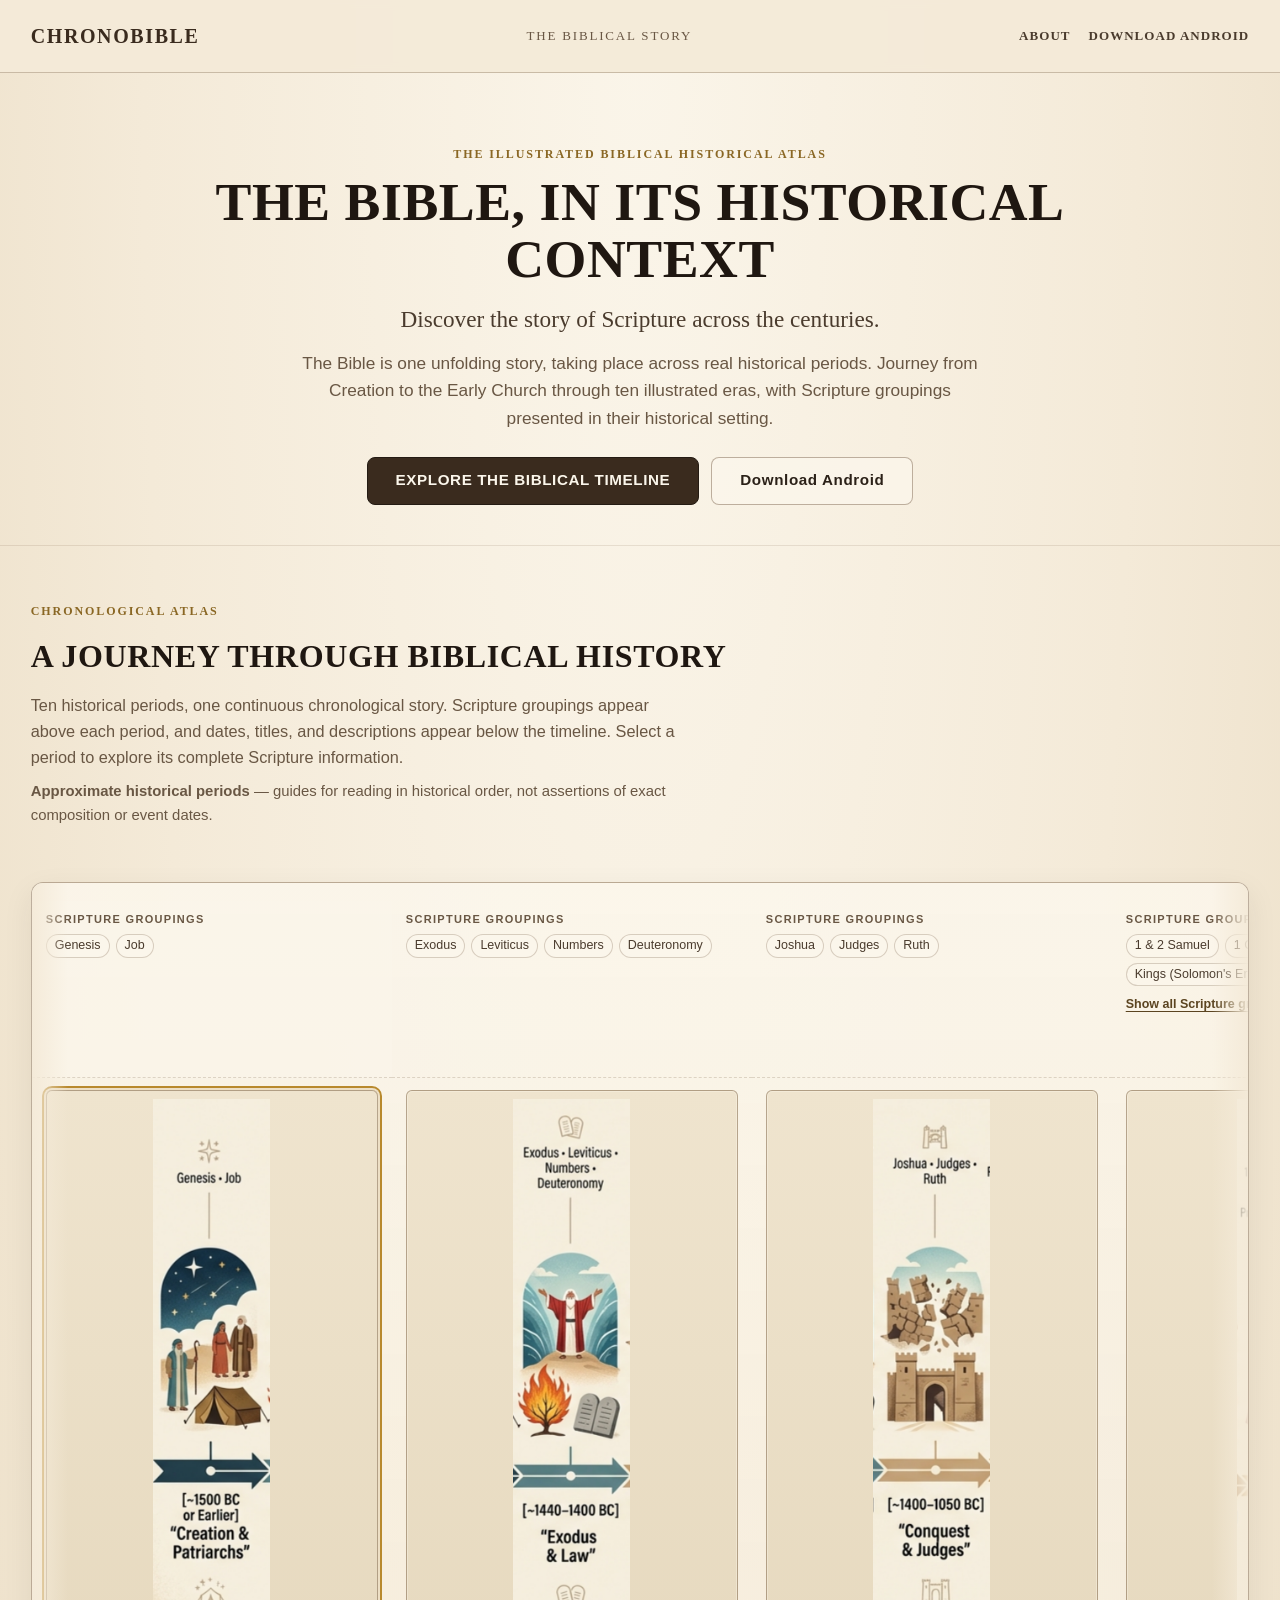
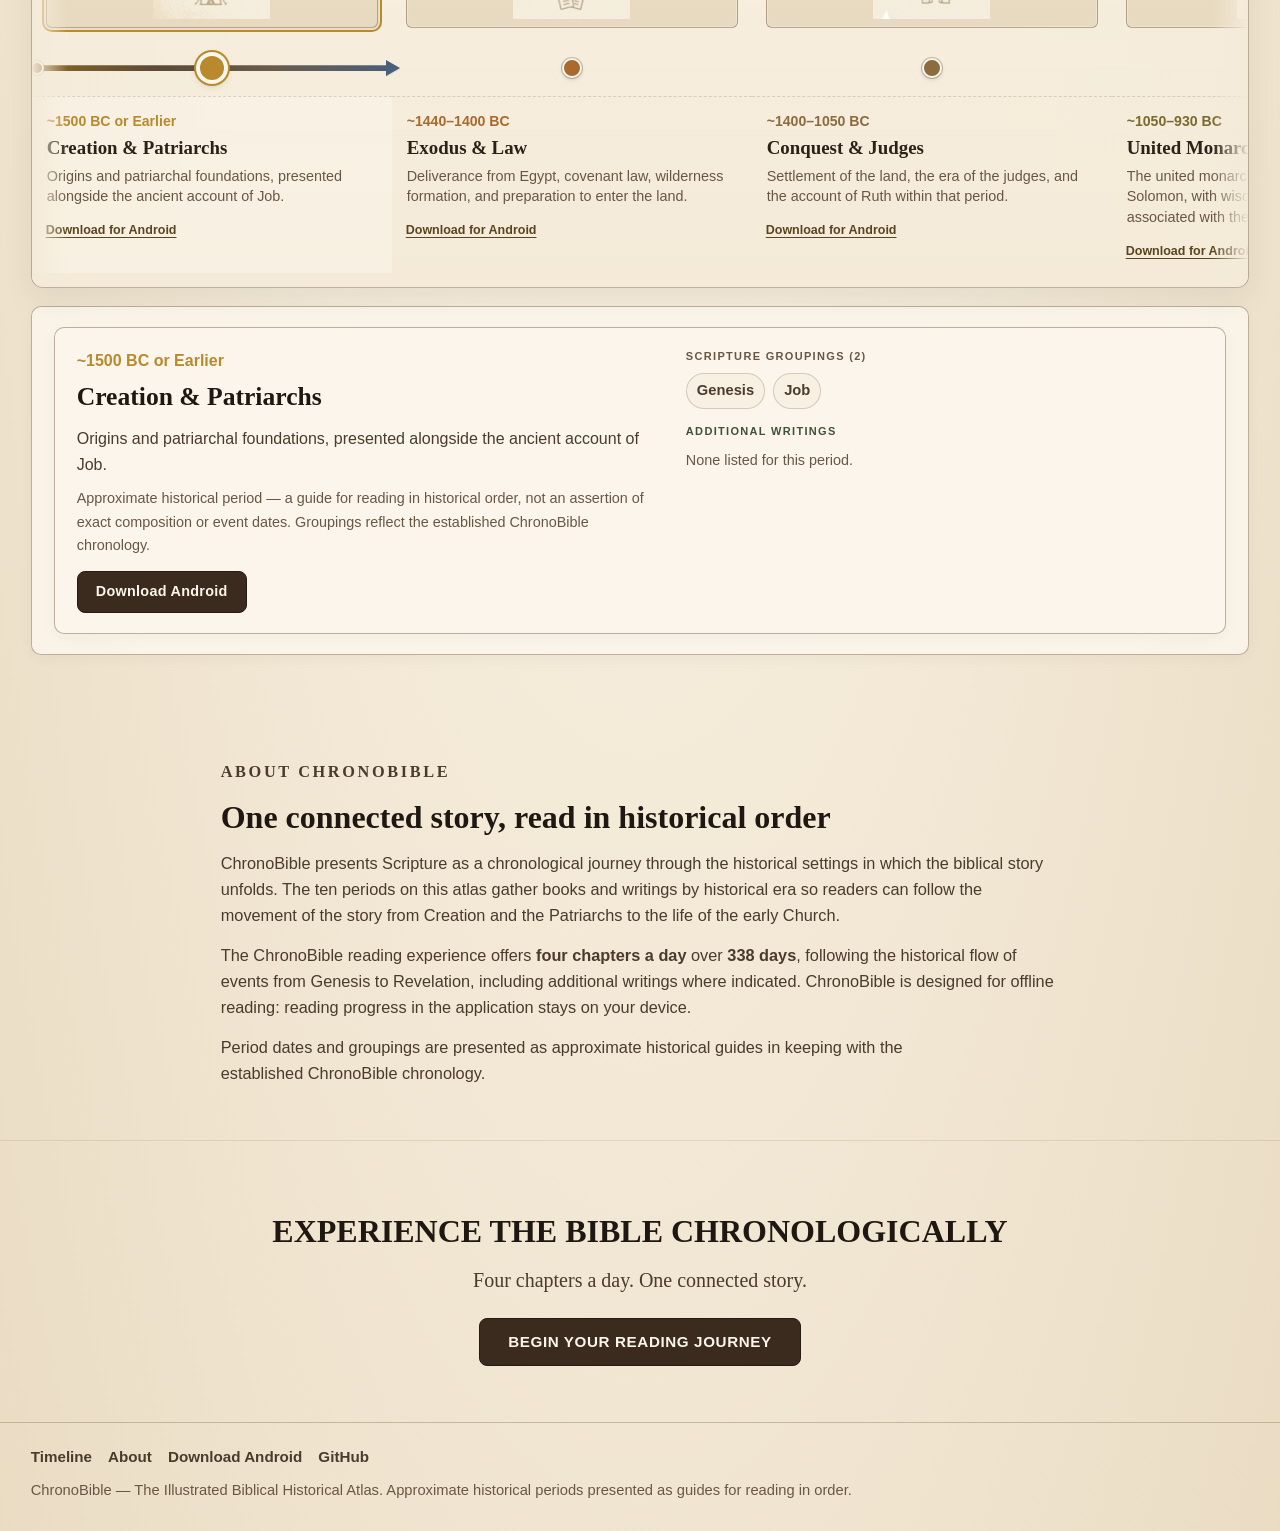
==== index.html @ 62805b33 "Publish ChronoBible atlas website and Android download" ====
<!doctype html>
<html lang="en">
<head>
  <meta charset="UTF-8" />
  <meta name="viewport" content="width=device-width, initial-scale=1.0" />
  <meta name="description" content="ChronoBible — The Illustrated Biblical Historical Atlas. Discover the story of Scripture across the centuries in historical context." />
  <title>ChronoBible — The Illustrated Biblical Historical Atlas</title>
  <link rel="stylesheet" href="./atlas.css" />
</head>
<body>
  <a class="skip-link" href="#timeline">Skip to the biblical timeline</a>

  <header class="site-header" id="top">
    <div class="masthead">
      <a class="brand" href="./" aria-label="ChronoBible home">CHRONOBIBLE</a>
      <a class="story-mark" href="#timeline">THE BIBLICAL STORY</a>
      <nav class="primary-nav" aria-label="Primary">
        <a href="#about">ABOUT</a>
        <a href="./download/">DOWNLOAD ANDROID</a>
      </nav>
    </div>
  </header>

  <main id="main">
    <section class="hero" aria-labelledby="hero-title">
      <div class="hero-inner">
        <p class="eyebrow">The Illustrated Biblical Historical Atlas</p>
        <h1 id="hero-title">THE BIBLE, IN ITS HISTORICAL CONTEXT</h1>
        <p class="hero-subhead">Discover the story of Scripture across the centuries.</p>
        <p class="hero-lede">The Bible is one unfolding story, taking place across real historical periods. Journey from Creation to the Early Church through ten illustrated eras, with Scripture groupings presented in their historical setting.</p>
        <div class="hero-actions">
          <a class="btn btn-primary" href="#timeline">EXPLORE THE BIBLICAL TIMELINE</a>
          <a class="btn btn-secondary" href="./download/">Download Android</a>
        </div>
      </div>
    </section>

    <section id="timeline" class="timeline-section" aria-labelledby="timeline-title">
      <div class="section-inner">
        <div class="timeline-intro">
          <p class="section-kicker">Chronological atlas</p>
          <h2 id="timeline-title">A JOURNEY THROUGH BIBLICAL HISTORY</h2>
          <p class="section-lede">Ten historical periods, one continuous chronological story. Scripture groupings appear above each period, and dates, titles, and descriptions appear below the timeline. Select a period to explore its complete Scripture information.</p>
          <p class="approx-note"><strong>Approximate historical periods</strong> — guides for reading in historical order, not assertions of exact composition or event dates.</p>
          <p class="scroll-hint" id="scroll-hint" aria-hidden="true">Scroll horizontally to follow the continuous journey</p>
        </div>

        <div class="atlas-frame" id="atlas-frame">
          <div class="atlas-viewport" id="atlas-viewport" tabindex="0" aria-label="Historical timeline: scroll horizontally to explore ten periods from Creation and Patriarchs to the Early Church and Epistles">
            <div class="atlas-track" id="atlas-track" role="list" aria-label="Ten periods of biblical history"></div>
          </div>
        </div>

        <div class="detail-panel" id="detail-panel" aria-labelledby="detail-title">
          <div class="detail-inner" id="detail-inner">
            <p class="detail-empty">Select a period on the timeline to view its complete Scripture groupings, additional writings, and historical context.</p>
          </div>
        </div>
      </div>
    </section>

    <section id="about" class="about-section" aria-labelledby="about-title">
      <div class="section-inner narrow">
        <p class="section-kicker">About ChronoBible</p>
        <h2 id="about-title">One connected story, read in historical order</h2>
        <p>ChronoBible presents Scripture as a chronological journey through the historical settings in which the biblical story unfolds. The ten periods on this atlas gather books and writings by historical era so readers can follow the movement of the story from Creation and the Patriarchs to the life of the early Church.</p>
        <p>The ChronoBible reading experience offers <strong>four chapters a day</strong> over <strong>338 days</strong>, following the historical flow of events from Genesis to Revelation, including additional writings where indicated. ChronoBible is designed for offline reading: reading progress in the application stays on your device.</p>
        <p class="approx-note">Period dates and groupings are presented as approximate historical guides in keeping with the established ChronoBible chronology.</p>
      </div>
    </section>

    <section class="closing-section" aria-labelledby="closing-title">
      <div class="section-inner narrow closing-inner">
        <h2 id="closing-title">EXPERIENCE THE BIBLE CHRONOLOGICALLY</h2>
        <p class="closing-subhead">Four chapters a day. One connected story.</p>
        <div class="closing-actions">
          <a class="btn btn-primary" href="./download/">BEGIN YOUR READING JOURNEY</a>
        </div>
      </div>
    </section>
  </main>

  <footer class="site-footer">
    <div class="footer-inner">
      <nav aria-label="Footer">
        <a href="#timeline">Timeline</a>
        <a href="#about">About</a>
        <a href="./download/">Download Android</a>
        <a href="https://github.com/premierfoodprocessing/ChronoBible">GitHub</a>
      </nav>
      <p>ChronoBible — The Illustrated Biblical Historical Atlas. Approximate historical periods presented as guides for reading in order.</p>
    </div>
  </footer>

  <script src="./timeline-data.js"></script>
  <script src="./atlas.js"></script>
</body>
</html>
---- atlas.css ----
:root {
  --page-gutter: clamp(16px, 2.4vw, 36px);
  --parchment: #f4ead8;
  --parchment-deep: #eadcc3;
  --parchment-dark: #e2d1b3;
  --ivory: #fbf6eb;
  --paper: #f8f0e1;
  --ink: #2b2118;
  --ink-soft: #4a3b2d;
  --muted: #695744;
  --border: rgba(90, 62, 34, 0.22);
  --border-strong: rgba(90, 62, 34, 0.38);
  --rule: rgba(90, 62, 34, 0.28);
  --bronze: #8a6724;
  --gold: #b8892d;
  --deep-brown: #3a2b1e;
  --focus: #2f5f5a;
  --olive: #5f6f52;
  --teal: #3f6f6a;
  --terracotta: #8c5a3c;
  --shadow: 0 10px 30px rgba(43, 33, 24, 0.08);
  --serif: "Iowan Old Style", "Palatino Linotype", Palatino, "Book Antiqua", "URW Palladio L", "Georgia", "Times New Roman", serif;
  --sans: "Segoe UI", "Helvetica Neue", Arial, system-ui, sans-serif;
  --col-w: 360px;
  --spine-h: 56px;
  --content-max: 100%;
  --radius: 12px;
}

* { box-sizing: border-box; }
html { scroll-behavior: smooth; }
@media (prefers-reduced-motion: reduce) {
  html { scroll-behavior: auto; }
  *, *::before, *::after { animation: none !important; transition: none !important; }
}
body {
  margin: 0;
  color: var(--ink);
  font-family: var(--sans);
  line-height: 1.6;
  background-color: var(--parchment);
  background-image:
    radial-gradient(ellipse at top, rgba(251,246,235,0.92), rgba(244,234,216,0.97) 55%, rgba(234,220,195,0.98)),
    repeating-linear-gradient(0deg, transparent, transparent 31px, rgba(90,62,34,0.025) 32px),
    repeating-linear-gradient(90deg, transparent, transparent 31px, rgba(90,62,34,0.018) 32px);
}
img { max-width: 100%; display: block; }
a { color: #5b4420; }
a:hover { color: var(--ink); }
:focus-visible {
  outline: 3px solid rgba(47,95,90,0.45);
  outline-offset: 2px;
}
.skip-link {
  position: absolute; left: 12px; top: -48px; background: var(--ivory); color: var(--ink);
  padding: 8px 12px; border: 1px solid var(--border-strong); border-radius: 6px; z-index: 100;
}
.skip-link:focus { top: 12px; }

.section-inner { max-width: none; margin: 0; padding: 0 var(--page-gutter); }
.narrow { max-width: 900px; margin-left: auto; margin-right: auto; }

/* Header */
.site-header {
  position: sticky; top: 0; z-index: 50;
  background: rgba(244,234,216,0.94);
  backdrop-filter: blur(4px);
  border-bottom: 1px solid var(--rule);
}
.masthead {
  max-width: none; margin: 0; padding: 0 var(--page-gutter);
  min-height: 72px; display: grid; grid-template-columns: auto 1fr auto; align-items: center; gap: 16px 24px;
}
.brand {
  font-family: var(--serif); font-size: 20px; font-weight: 700; letter-spacing: 0.08em;
  color: var(--deep-brown); text-decoration: none; white-space: nowrap;
}
.story-mark {
  justify-self: center; font-family: var(--serif); font-size: 13px; letter-spacing: 0.14em;
  color: var(--muted); text-decoration: none;
}
.story-mark:hover { color: var(--ink); }
.primary-nav { display: flex; align-items: center; gap: 8px 18px; flex-wrap: wrap; justify-content: flex-end; }
.primary-nav a {
  font-family: var(--serif); font-size: 13px; letter-spacing: 0.08em; color: var(--ink-soft);
  text-decoration: none; font-weight: 600;
}
.primary-nav a:hover { color: var(--ink); text-decoration: underline; text-underline-offset: 4px; }
.primary-nav .download-utility {
  font-family: var(--sans); font-size: 13px; letter-spacing: 0.01em; font-weight: 700;
  color: var(--deep-brown); border: 1px solid var(--border-strong); background: rgba(251,246,235,0.7);
  padding: 7px 12px; border-radius: 999px; text-decoration: none;
}
.primary-nav .download-utility:hover { background: var(--ivory); text-decoration: none; }

/* Buttons */
.btn {
  display: inline-flex; align-items: center; justify-content: center;
  min-height: 48px; padding: 0 28px; border-radius: 8px; border: 1px solid var(--border-strong);
  font-weight: 700; font-size: 0.95rem; letter-spacing: 0.04em; text-decoration: none; cursor: pointer;
  font-family: var(--sans); text-align: center;
}
.btn-primary { background: var(--deep-brown); color: var(--ivory); border-color: #241b13; }
.btn-primary:hover { background: #241b13; color: #fff; }
.btn-secondary { background: rgba(251,246,235,0.75); color: var(--ink); }
.btn-secondary:hover { background: var(--ivory); color: var(--ink); }

/* Hero */
.hero { padding: 72px 0 40px; border-bottom: 1px solid rgba(90,62,34,0.12); }
.hero-inner { max-width: 920px; margin: 0 auto; padding: 0 var(--page-gutter); text-align: center; }
.eyebrow, .section-kicker {
  margin: 0 0 10px; font-family: var(--serif); font-size: 12px; letter-spacing: 0.16em;
  text-transform: uppercase; color: var(--bronze); font-weight: 700;
}
.hero h1 {
  margin: 0 0 16px; font-family: var(--serif); font-weight: 700; color: #1f1711;
  font-size: clamp(2.4rem, 4.2vw, 4rem); line-height: 1.05; letter-spacing: 0.01em;
}
.hero-subhead { margin: 0 0 14px; font-family: var(--serif); font-size: 1.45rem; line-height: 1.4; color: var(--ink-soft); }
.hero-lede { margin: 0 auto 24px; font-size: 1.08rem; color: var(--muted); max-width: 72ch; }
.hero-actions { display: flex; gap: 12px; justify-content: center; flex-wrap: wrap; }

/* Timeline section */
.timeline-section { padding: 56px 0 32px; }
.timeline-intro { margin-bottom: 20px; }
.timeline-intro h2 {
  margin: 0 0 10px; font-family: var(--serif); font-size: 2rem; color: #1f1711; letter-spacing: 0.02em;
}
.section-lede { margin: 0 0 10px; color: var(--muted); max-width: 72ch; font-size: 1.02rem; }
.approx-note { margin: 8px 0 0; color: var(--muted); font-size: 0.93rem; max-width: 80ch; }
.scroll-hint { margin: 12px 0 0; font-size: 0.85rem; color: var(--muted); font-style: italic; }

.atlas-frame {
  position: relative; border: 1px solid var(--border-strong); border-radius: var(--radius);
  background: linear-gradient(180deg, rgba(251,246,235,0.88), rgba(244,234,216,0.94));
  box-shadow: var(--shadow); overflow: hidden;
}
.atlas-frame::before, .atlas-frame::after {
  content: ""; position: absolute; top: 0; bottom: 0; width: 36px; z-index: 5; pointer-events: none; opacity: 0;
  transition: opacity .2s ease;
}
.atlas-frame::before { left: 0; background: linear-gradient(90deg, rgba(244,234,216,0.95), rgba(244,234,216,0)); }
.atlas-frame::after { right: 0; background: linear-gradient(270deg, rgba(244,234,216,0.95), rgba(244,234,216,0)); }
.atlas-frame.can-scroll-left::before { opacity: 1; }
.atlas-frame.can-scroll-right::after { opacity: 1; }
.atlas-viewport {
  overflow-x: auto; overflow-y: visible; -webkit-overflow-scrolling: touch;
  overscroll-behavior-x: contain; scroll-snap-type: x proximity; padding: 18px 16px 14px;
}
.atlas-viewport:focus { outline: none; }
.atlas-viewport:focus-visible { outline: 3px solid rgba(47,95,90,0.35); outline-offset: -3px; }

.atlas-track {
  position: relative; display: grid; grid-auto-flow: column; grid-auto-columns: var(--col-w);
  grid-template-rows: auto auto var(--spine-h) auto; align-items: stretch; min-width: calc(var(--col-w) * 10);
}
.spine {
  grid-row: 3; grid-column: 1 / -1; align-self: center; height: 6px; position: relative; z-index: 1;
  background: linear-gradient(90deg, #8a6724 0%, #5a4a36 35%, #6b5a49 65%, #4a5f7a 100%);
  border-radius: 999px; box-shadow: inset 0 1px 0 rgba(251,246,235,0.25);
}
.spine::before, .spine::after { content: ""; position: absolute; top: 50%; transform: translateY(-50%); }
.spine::before {
  left: -2px; width: 10px; height: 10px; border-radius: 50%; background: #8a6724; border: 2px solid var(--ivory);
  box-shadow: 0 0 0 1px rgba(43,33,24,.2);
}
.spine::after {
  right: -8px; width: 0; height: 0;
  border-top: 8px solid transparent; border-bottom: 8px solid transparent; border-left: 14px solid #4a5f7a;
  filter: drop-shadow(0 1px 0 rgba(0,0,0,0.1));
}

/* Period column */
.period-col {
  display: contents;
}
.period-col > .cell { scroll-snap-align: start; }
.cell { padding: 10px 14px; position: relative; }
.layer-a { grid-row: 1; min-height: 138px; border-bottom: 1px dashed rgba(90,62,34,0.18); }
.layer-b { grid-row: 2; display: flex; align-items: center; justify-content: center; padding: 12px 14px; }
.layer-c { grid-row: 3; display: flex; align-items: center; justify-content: center; z-index: 3; padding: 0; }
.layer-d { grid-row: 4; border-top: 1px dashed rgba(90,62,34,0.18); padding-top: 12px; }

.layer-a .eyebrow-small, .books-label {
  margin: 0 0 6px; font-size: 11px; font-weight: 800; letter-spacing: 0.12em; text-transform: uppercase; color: var(--muted);
}
.tag-list { list-style: none; margin: 0; padding: 0; display: flex; flex-wrap: wrap; gap: 5px 6px; }
.tag {
  font-size: 12.5px; line-height: 1.25; color: var(--ink-soft); background: rgba(251,246,235,0.92);
  border: 1px solid var(--border); border-radius: 999px; padding: 3px 8px;
}
.tag.addl { background: rgba(95,111,82,0.12); border-color: rgba(95,111,82,0.38); color: #2f402b; }
.addl-label { margin: 8px 0 4px; font-size: 10.5px; font-weight: 800; letter-spacing: 0.08em; text-transform: uppercase; color: #3f5238; }
.disclosure-btn, .inline-toggle {
  appearance: none; border: 0; background: none; padding: 4px 0; margin-top: 4px;
  font: inherit; font-size: 12.5px; font-weight: 700; color: #5b4420; cursor: pointer; text-decoration: underline; text-underline-offset: 3px;
}
.disclosure-btn:hover, .inline-toggle:hover { color: var(--ink); }

/* Illustration plate */
.figure-plate {
  width: 100%; max-width: 332px; margin: 0; position: relative;
  border: 1px solid var(--border-strong); border-radius: 6px; overflow: hidden;
  background: linear-gradient(180deg, #efe4ce, #e7dac0);
  box-shadow: inset 0 0 0 1px rgba(251,246,235,0.35);
  padding: 8px;
  display: flex; align-items: center; justify-content: center;
}
.figure-plate img {
  width: auto; max-width: 100%; height: 520px; max-height: 520px;
  object-fit: contain; display: block;
}

.marker-btn {
  appearance: none; width: 20px; height: 20px; border-radius: 50%; padding: 0; cursor: pointer;
  border: 2px solid var(--ivory); background: var(--period-color, var(--gold));
  box-shadow: 0 0 0 1px rgba(43,33,24,0.25), 0 2px 4px rgba(0,0,0,0.12);
}
.marker-btn:hover { transform: scale(1.1); }
.marker-btn[aria-pressed="true"], .period-col.is-active .marker-btn {
  width: 28px; height: 28px; box-shadow: 0 0 0 2px var(--ivory), 0 0 0 4px var(--period-color, var(--gold)), 0 3px 8px rgba(0,0,0,0.18);
}

.period-date { margin: 0 0 4px; font-size: 0.88rem; font-weight: 700; color: var(--period-color, var(--bronze)); }
.period-title { margin: 0 0 6px; font-family: var(--serif); font-size: 1.18rem; line-height: 1.2; color: var(--ink); }
.period-desc { margin: 0 0 8px; font-size: 0.9rem; color: var(--muted); line-height: 1.45; }
.period-select {
  appearance: none; border: 1px solid transparent; background: none; padding: 0; margin: 0; font: inherit; color: inherit;
  text-align: left; cursor: pointer; width: 100%; border-radius: 6px;
}
.period-select:hover .period-title { color: #1f1711; }

.period-col.is-active .layer-a,
.period-col.is-active .layer-d { background: rgba(251,246,235,0.55); }
.period-col.is-active .layer-b .figure-plate { box-shadow: 0 0 0 2px rgba(251,246,235,0.8), 0 0 0 4px var(--period-color, var(--gold)); }

/* Detail panel (desktop persistent) */
.detail-panel { margin-top: 18px; }
.detail-inner {
  border: 1px solid var(--border-strong); border-radius: 10px; background: rgba(251,246,235,0.9);
  padding: 20px 22px; box-shadow: 0 4px 14px rgba(43,33,24,0.04);
}
.detail-empty { margin: 0; color: var(--muted); font-style: italic; }
.detail-grid { display: grid; grid-template-columns: minmax(320px, 1.1fr) minmax(320px, 1fr); gap: 22px 40px; align-items: start; }
.detail-date { margin: 0 0 4px; font-weight: 700; color: var(--period-color, var(--bronze)); }
.detail-inner h3 { margin: 0 0 8px; font-family: var(--serif); font-size: 1.6rem; color: #1f1711; }
.detail-context { margin: 0 0 10px; color: var(--ink-soft); }
.detail-caveat { margin: 0 0 14px; font-size: 0.9rem; color: var(--muted); }
.detail-actions { display: flex; flex-wrap: wrap; gap: 10px; margin-top: 8px; }
.detail-actions .btn { min-height: 42px; padding: 0 18px; font-size: 0.9rem; letter-spacing: 0.02em; }
.detail-block-title { margin: 0 0 8px; font-size: 11px; font-weight: 800; letter-spacing: 0.12em; text-transform: uppercase; color: var(--muted); }
.detail-block-title.addl { color: #3f5238; margin-top: 14px; }
.detail-list { list-style: none; margin: 0; padding: 0; display: flex; flex-wrap: wrap; gap: 6px 8px; }
.detail-list li {
  font-size: 0.92rem; font-weight: 600; color: var(--ink-soft); background: #f8f1e3;
  border: 1px solid var(--border); border-radius: 999px; padding: 5px 10px;
}
.detail-list li.addl { background: rgba(95,111,82,0.13); border-color: rgba(95,111,82,0.38); color: #2f402b; }

/* Mobile inline expansion */
.inline-detail { display: none; }

/* About & closing */
.about-section { padding: 72px 0 40px; }
.about-section h2, .closing-section h2 {
  margin: 0 0 14px; font-family: var(--serif); font-size: 2rem; color: #1f1711; line-height: 1.15;
}
.about-section p { margin: 0 0 14px; color: var(--ink-soft); font-size: 1.02rem; }
.closing-section { padding: 72px 0 56px; border-top: 1px solid rgba(90,62,34,0.12); }
.closing-inner { text-align: center; max-width: 960px; margin: 0 auto; }
.closing-subhead { margin: 0 0 22px; font-family: var(--serif); font-size: 1.25rem; color: var(--ink-soft); }
.closing-actions { display: flex; gap: 12px; justify-content: center; flex-wrap: wrap; }

.site-footer { border-top: 1px solid var(--rule); padding: 22px 0 28px; }
.footer-inner { max-width: none; margin: 0; padding: 0 var(--page-gutter); }
.site-footer nav { display: flex; flex-wrap: wrap; gap: 8px 16px; margin-bottom: 10px; }
.site-footer nav a { color: var(--ink-soft); font-weight: 600; text-decoration: none; font-size: 0.95rem; }
.site-footer nav a:hover { color: var(--ink); text-decoration: underline; }
.site-footer p { margin: 0; color: var(--muted); font-size: 0.92rem; }

/* Mobile vertical journey */
@media (max-width: 900px) {
  :root { --page-gutter: 16px; }
  .section-inner, .hero-inner, .masthead, .footer-inner { padding-left: 16px; padding-right: 16px; }
  .masthead { grid-template-columns: 1fr; justify-items: start; gap: 8px; padding-top: 10px; padding-bottom: 10px; min-height: 0; }
  .story-mark { justify-self: start; font-size: 12px; }
  .primary-nav { justify-content: flex-start; gap: 8px 12px; }
  .hero { padding: 44px 0 28px; }
  .hero h1 { font-size: clamp(2rem, 9vw, 2.4rem); }
  .hero-subhead { font-size: 1.2rem; }
  .timeline-section { padding: 40px 0 24px; }
  .timeline-intro h2 { font-size: 1.65rem; }
  .scroll-hint { display: none; }
  .atlas-frame { border-radius: 10px; }
  .atlas-frame::before, .atlas-frame::after { display: none; }
  .atlas-viewport { overflow: visible; padding: 8px 8px 4px; scroll-snap-type: none; }
  .atlas-track { display: block; min-width: 0; }
  .spine { display: none; }

  .period-col {
    display: grid;
    grid-template-columns: 40px 1fr;
    grid-template-areas:
      "marker books"
      "marker image"
      "marker meta"
      "marker detail";
    column-gap: 10px;
    padding: 18px 8px 18px 2px;
    border-bottom: 1px solid var(--border);
    position: relative;
  }
  .period-col::before {
    content: ""; position: absolute; left: 20px; top: 0; bottom: 0; width: 4px;
    background: linear-gradient(180deg, #8a6724 0%, #5a4a36 35%, #6b5a49 65%, #4a5f7a 100%);
    border-radius: 999px; z-index: 0;
  }
  .atlas-track .period-col:first-of-type::before { top: 28px; }
  .atlas-track .period-col:last-of-type { border-bottom: 0; }
  .atlas-track .period-col:last-of-type::before { bottom: calc(100% - 28px); }
  .cell { padding: 0; border: 0 !important; min-height: 0; background: none !important; }
  .layer-c { grid-area: marker; align-items: flex-start; justify-content: center; padding-top: 2px; z-index: 2; }
  .layer-a { grid-area: books; padding-bottom: 8px; }
  .layer-b { grid-area: image; padding: 4px 0 10px; justify-content: flex-start; }
  .layer-d { grid-area: meta; padding-bottom: 6px; }
  .inline-detail { display: block; grid-area: detail; }
  .inline-detail[hidden] { display: none; }
  .figure-plate { max-width: 100%; width: 100%; padding: 6px; }
  .figure-plate img { width: 100%; height: auto; max-height: min(72vh, 640px); }
  .marker-btn { width: 20px; height: 20px; }
  .marker-btn[aria-pressed="true"], .period-col.is-active .marker-btn { width: 26px; height: 26px; }
  .detail-panel { display: none; }
  .inline-detail .detail-inner { margin-top: 10px; padding: 14px 14px; }
  .detail-grid { grid-template-columns: 1fr; gap: 12px; }
  .about-section { padding: 48px 0 28px; }
  .closing-section { padding: 48px 0 40px; }
  .about-section h2, .closing-section h2 { font-size: 1.7rem; }
}
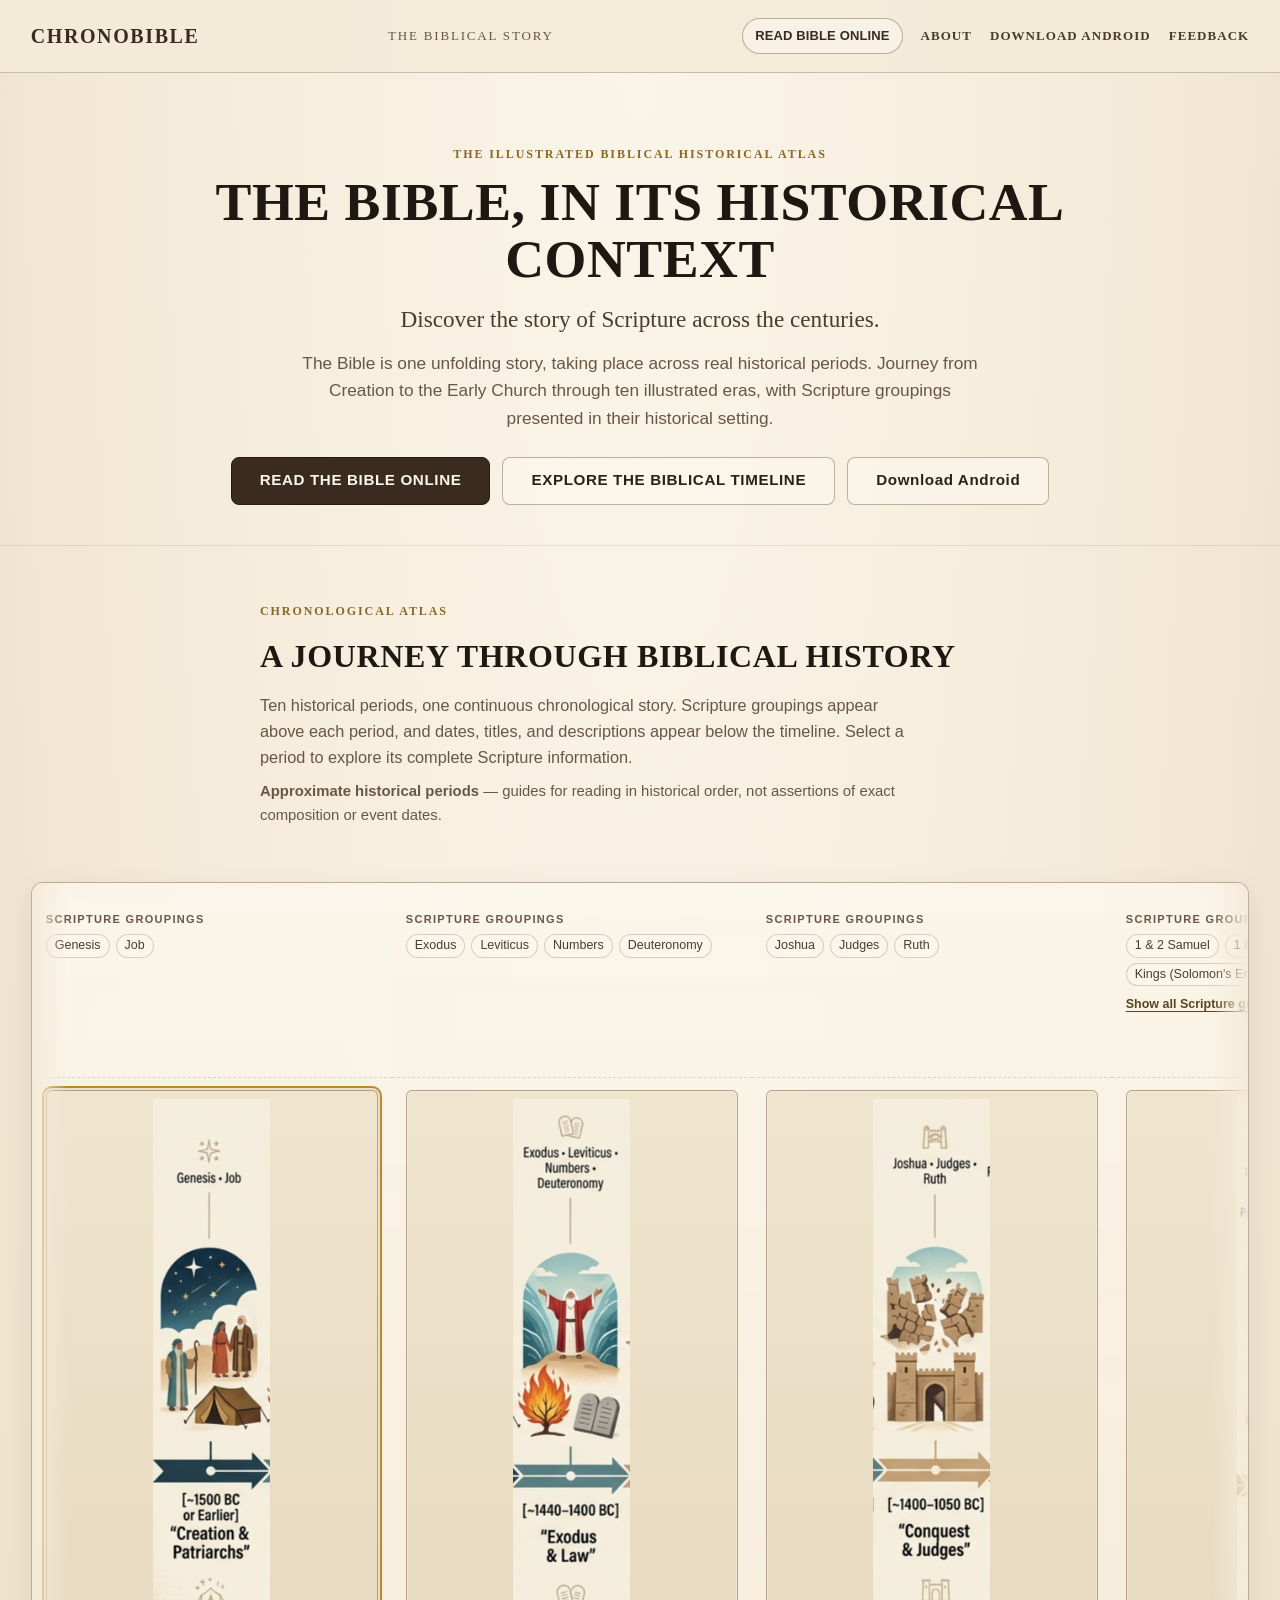
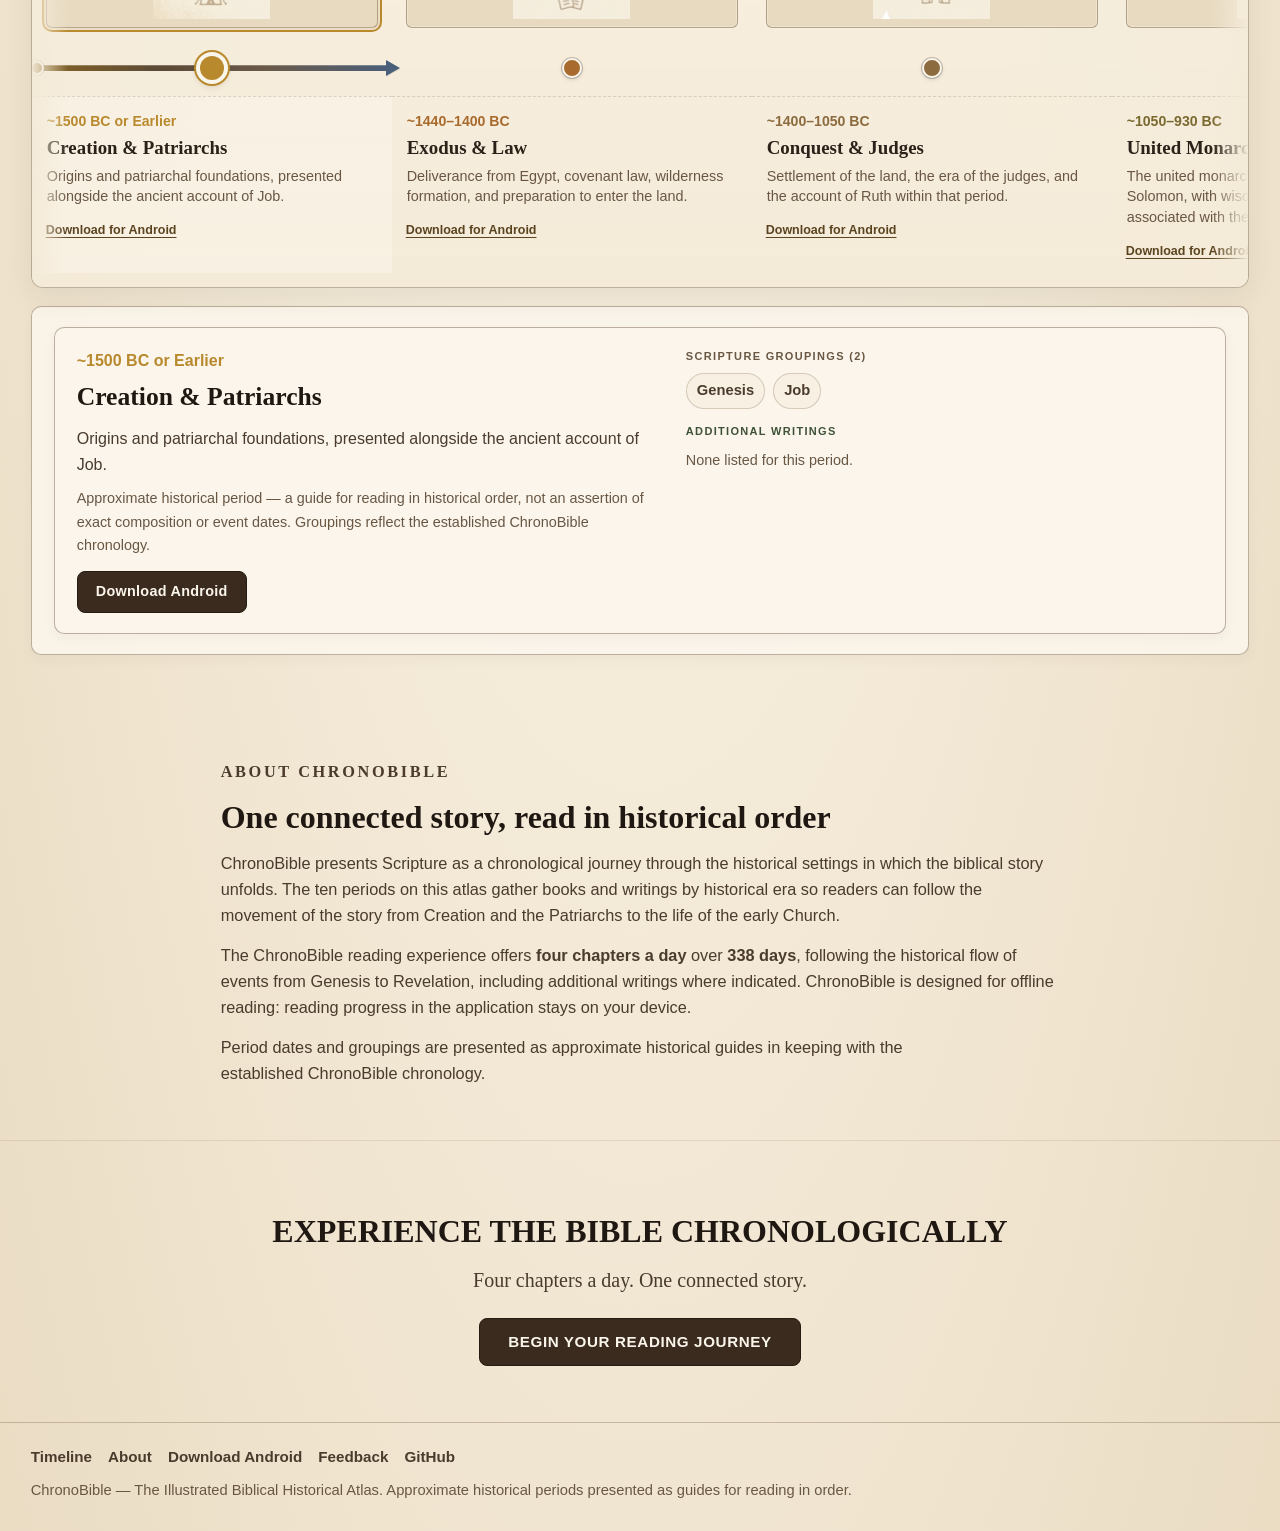
==== commit 41d5d46d: "Add prominent homepage navigation to Bible web app" ====
--- a/index.html
+++ b/index.html
@@ -15,8 +15,10 @@
       <a class="brand" href="./" aria-label="ChronoBible home">CHRONOBIBLE</a>
       <a class="story-mark" href="#timeline">THE BIBLICAL STORY</a>
       <nav class="primary-nav" aria-label="Primary">
+        <a class="download-utility" href="/app/">READ BIBLE ONLINE</a>
         <a href="#about">ABOUT</a>
         <a href="./download/">DOWNLOAD ANDROID</a>
+        <a href="./report/">FEEDBACK</a>
       </nav>
     </div>
   </header>
@@ -29,7 +31,8 @@
         <p class="hero-subhead">Discover the story of Scripture across the centuries.</p>
         <p class="hero-lede">The Bible is one unfolding story, taking place across real historical periods. Journey from Creation to the Early Church through ten illustrated eras, with Scripture groupings presented in their historical setting.</p>
         <div class="hero-actions">
-          <a class="btn btn-primary" href="#timeline">EXPLORE THE BIBLICAL TIMELINE</a>
+          <a class="btn btn-primary" href="/app/">READ THE BIBLE ONLINE</a>
+          <a class="btn btn-secondary" href="#timeline">EXPLORE THE BIBLICAL TIMELINE</a>
           <a class="btn btn-secondary" href="./download/">Download Android</a>
         </div>
       </div>
@@ -86,6 +89,7 @@
         <a href="#timeline">Timeline</a>
         <a href="#about">About</a>
         <a href="./download/">Download Android</a>
+        <a href="./report/">Feedback</a>
         <a href="https://github.com/premierfoodprocessing/ChronoBible">GitHub</a>
       </nav>
       <p>ChronoBible — The Illustrated Biblical Historical Atlas. Approximate historical periods presented as guides for reading in order.</p>
--- a/atlas.css
+++ b/atlas.css
@@ -122,7 +122,7 @@
 
 /* Timeline section */
 .timeline-section { padding: 56px 0 32px; }
-.timeline-intro { margin-bottom: 20px; }
+.timeline-intro { max-width: 760px; margin-inline: auto; margin-bottom: 20px; text-align: left; }
 .timeline-intro h2 {
   margin: 0 0 10px; font-family: var(--serif); font-size: 2rem; color: #1f1711; letter-spacing: 0.02em;
 }
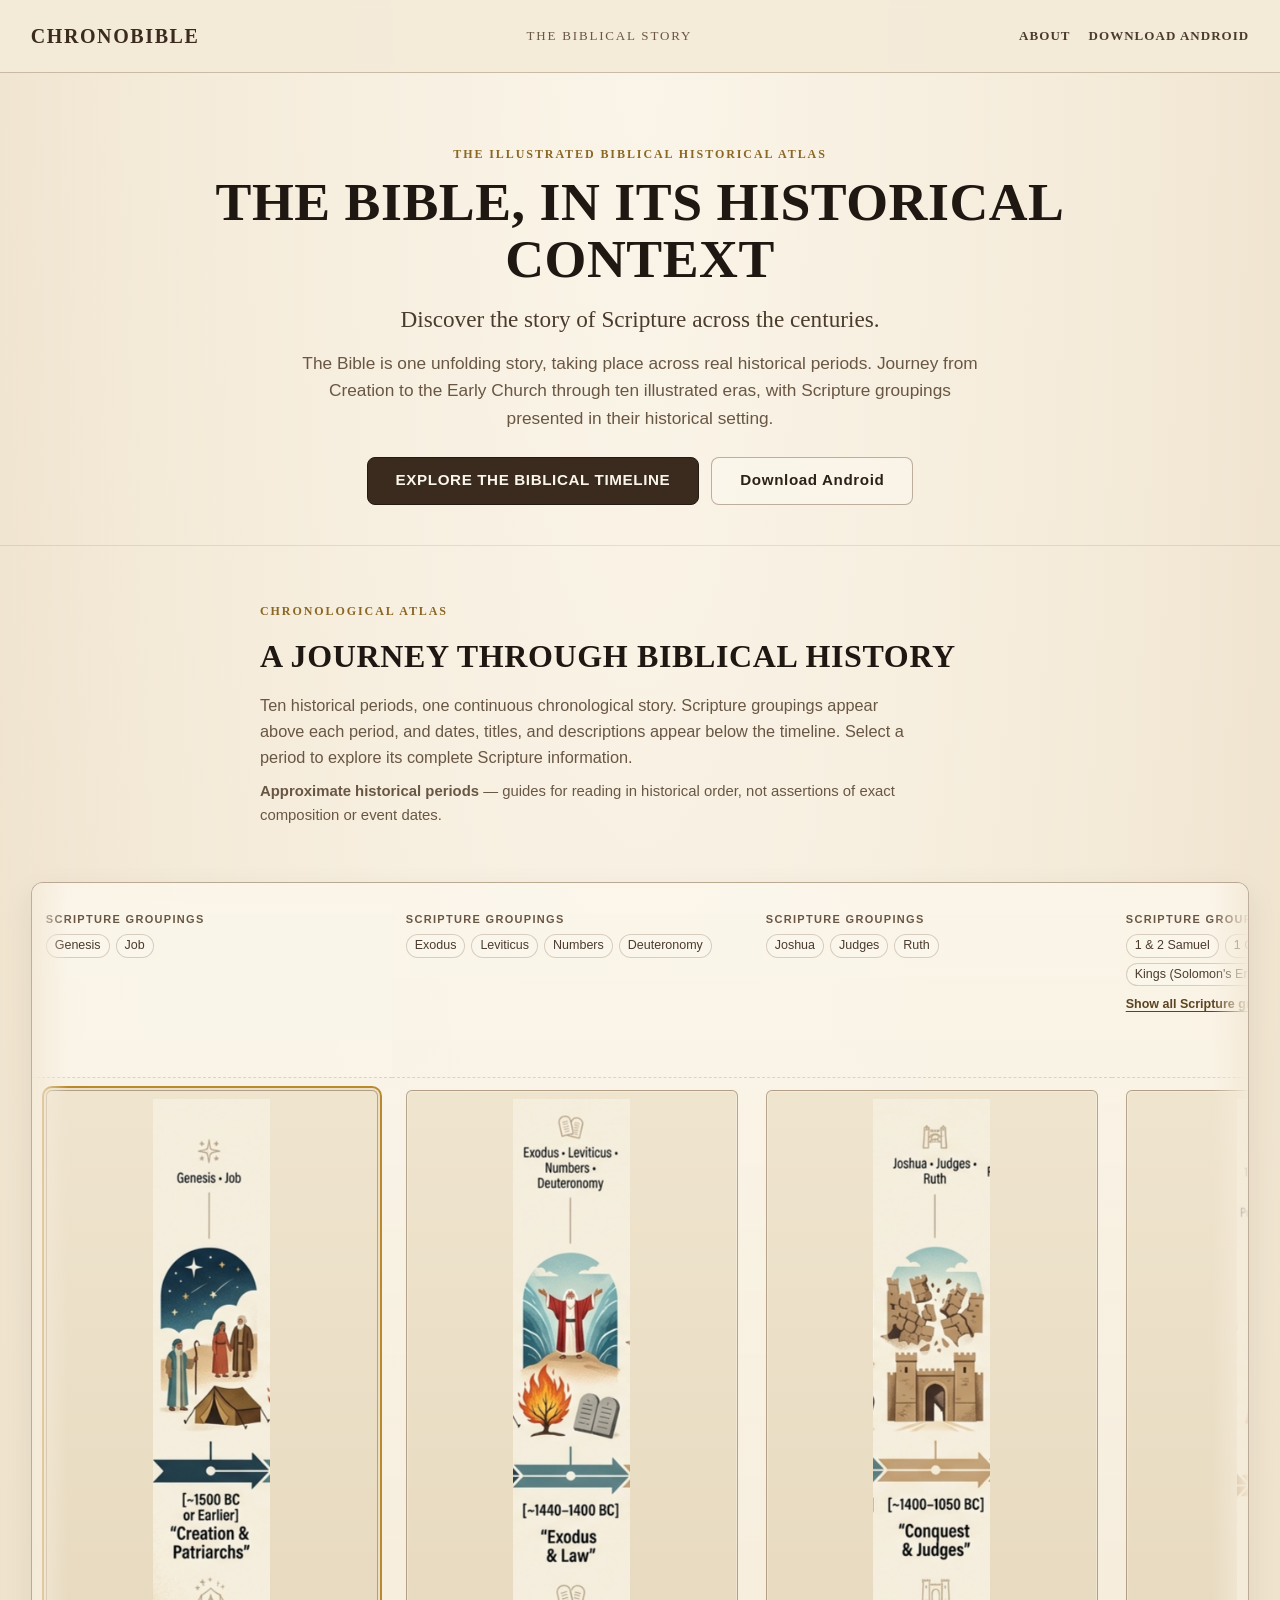
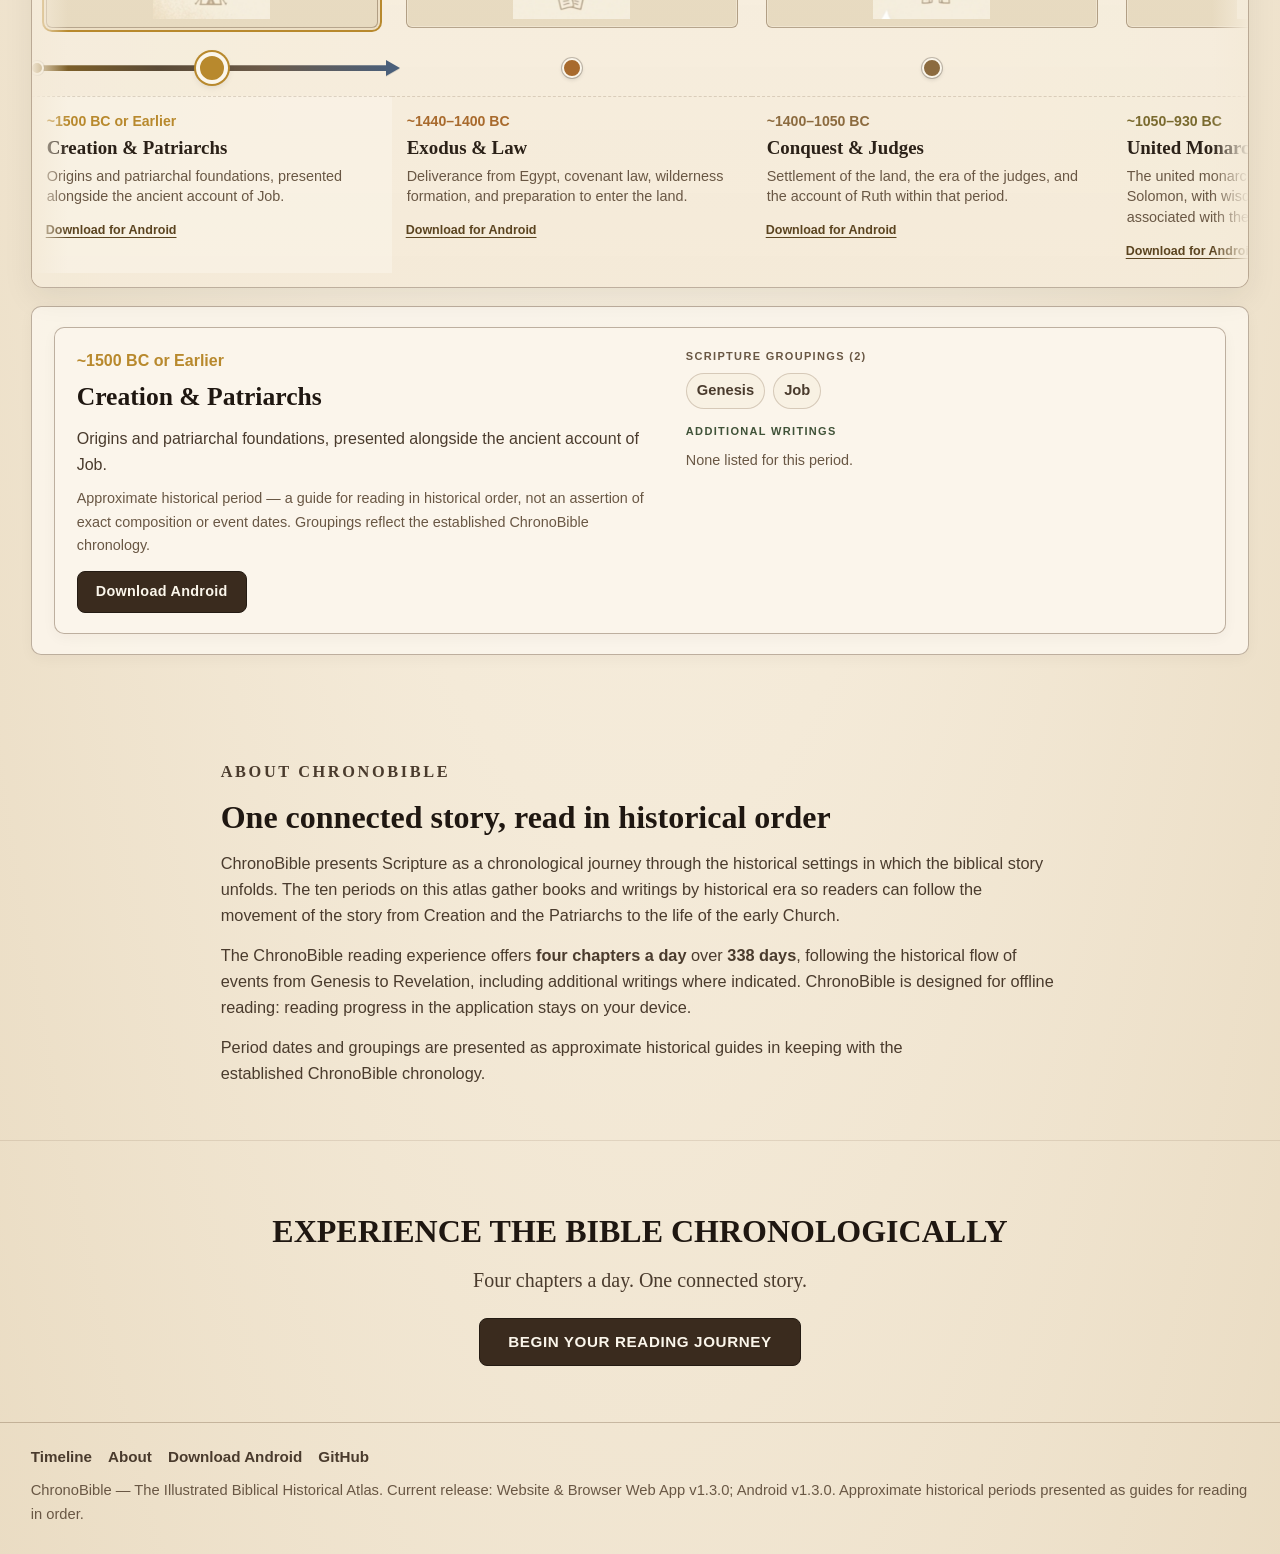
==== commit 1c7ef450: "Publish ChronoBible 1.3.0 web app and Android release Deploy Browser App 1.3.0 assets to /app, publi" ====
--- a/index.html
+++ b/index.html
@@ -15,10 +15,8 @@
       <a class="brand" href="./" aria-label="ChronoBible home">CHRONOBIBLE</a>
       <a class="story-mark" href="#timeline">THE BIBLICAL STORY</a>
       <nav class="primary-nav" aria-label="Primary">
-        <a class="download-utility" href="/app/">READ BIBLE ONLINE</a>
         <a href="#about">ABOUT</a>
         <a href="./download/">DOWNLOAD ANDROID</a>
-        <a href="./report/">FEEDBACK</a>
       </nav>
     </div>
   </header>
@@ -31,8 +29,7 @@
         <p class="hero-subhead">Discover the story of Scripture across the centuries.</p>
         <p class="hero-lede">The Bible is one unfolding story, taking place across real historical periods. Journey from Creation to the Early Church through ten illustrated eras, with Scripture groupings presented in their historical setting.</p>
         <div class="hero-actions">
-          <a class="btn btn-primary" href="/app/">READ THE BIBLE ONLINE</a>
-          <a class="btn btn-secondary" href="#timeline">EXPLORE THE BIBLICAL TIMELINE</a>
+          <a class="btn btn-primary" href="#timeline">EXPLORE THE BIBLICAL TIMELINE</a>
           <a class="btn btn-secondary" href="./download/">Download Android</a>
         </div>
       </div>
@@ -89,10 +86,9 @@
         <a href="#timeline">Timeline</a>
         <a href="#about">About</a>
         <a href="./download/">Download Android</a>
-        <a href="./report/">Feedback</a>
         <a href="https://github.com/premierfoodprocessing/ChronoBible">GitHub</a>
       </nav>
-      <p>ChronoBible — The Illustrated Biblical Historical Atlas. Approximate historical periods presented as guides for reading in order.</p>
+      <p>ChronoBible — The Illustrated Biblical Historical Atlas. Current release: Website &amp; Browser Web App v1.3.0; Android v1.3.0. Approximate historical periods presented as guides for reading in order.</p>
     </div>
   </footer>
 
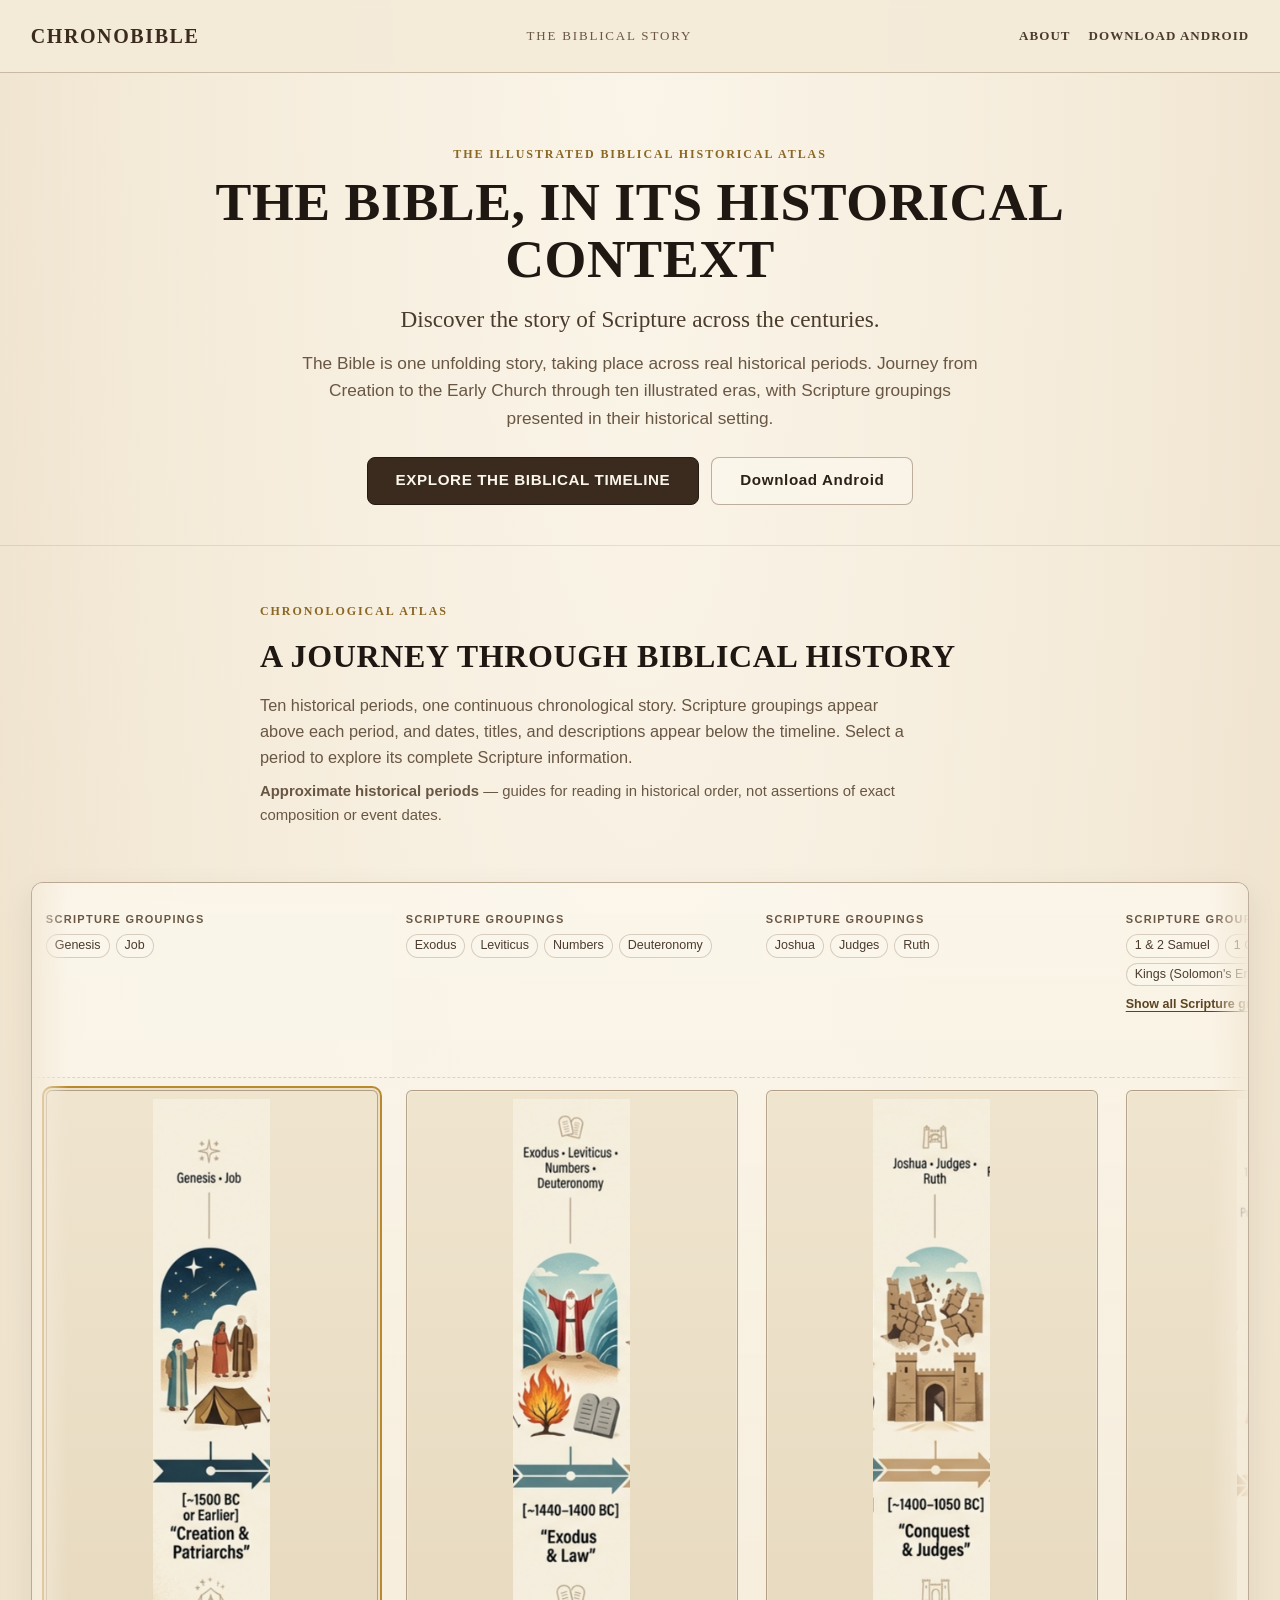
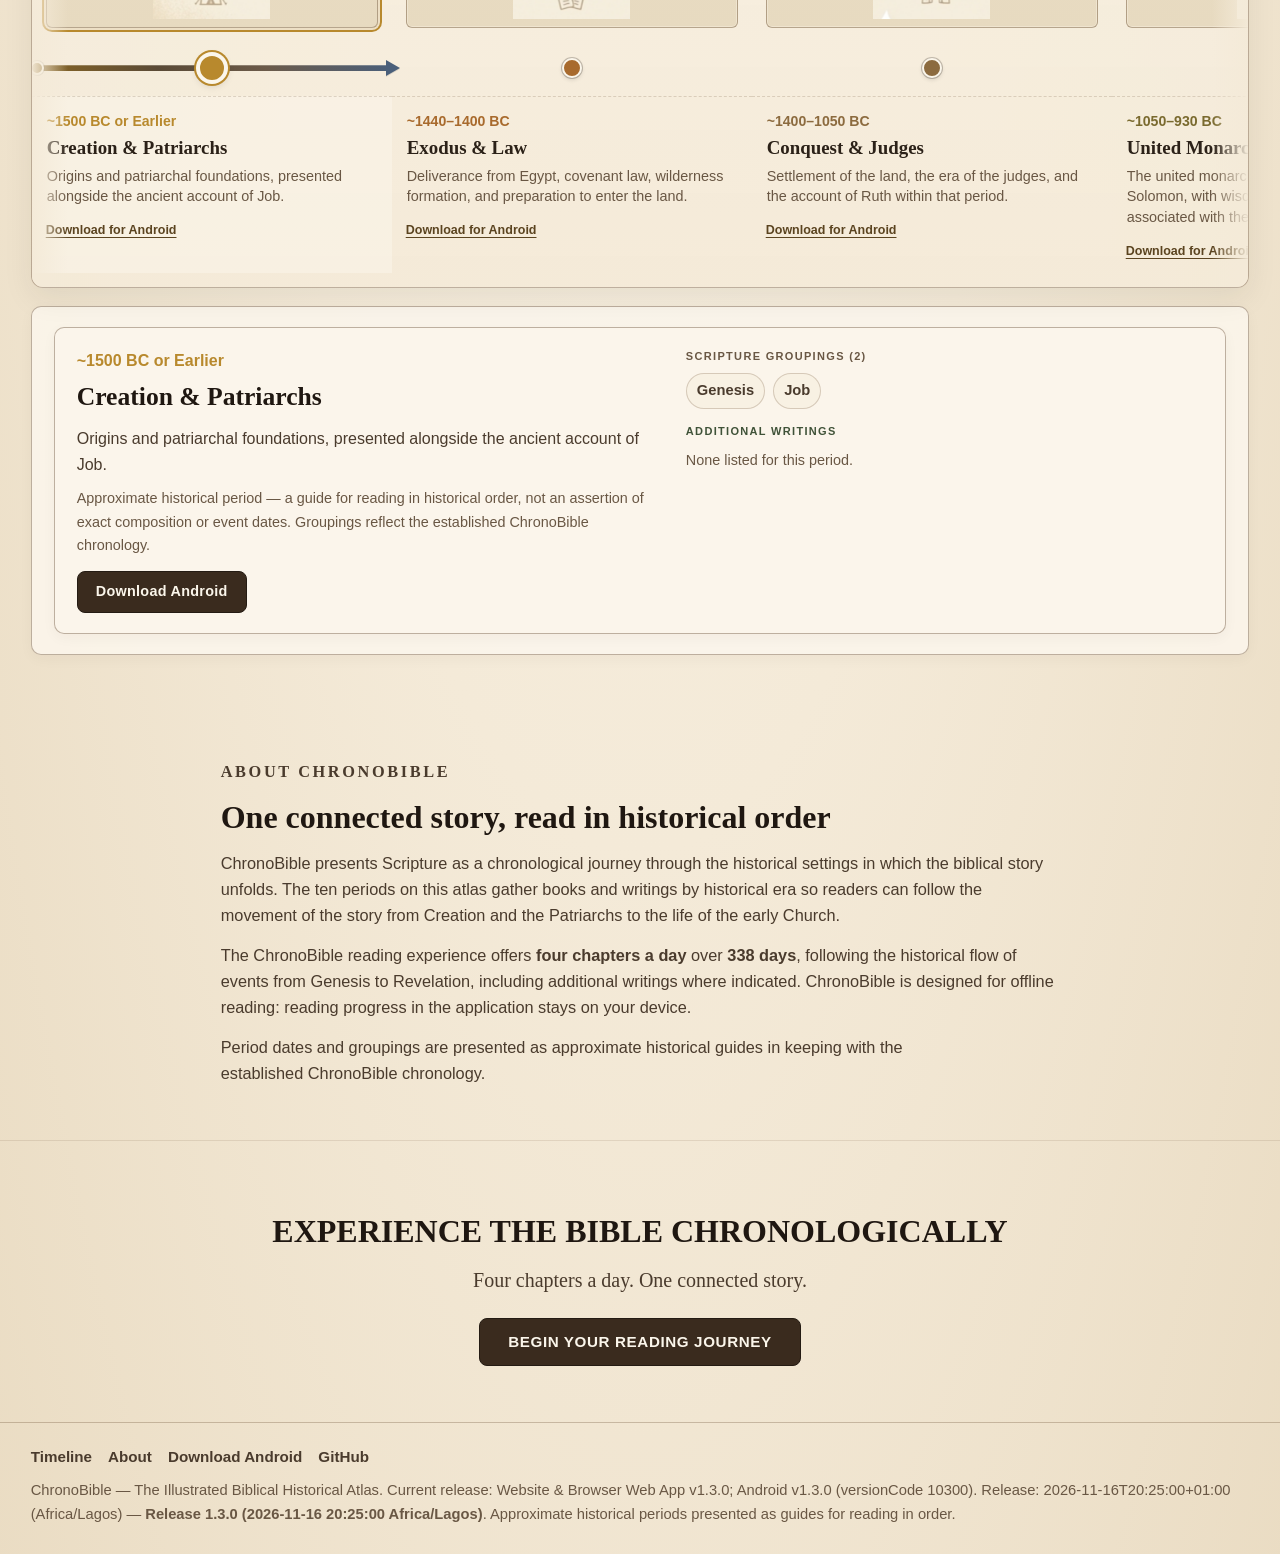
==== commit 1a125322: "chore(release): publish 1.3.0 release metadata and fix Pages checkout Display authoritative release " ====
--- a/index.html
+++ b/index.html
@@ -88,7 +88,7 @@
         <a href="./download/">Download Android</a>
         <a href="https://github.com/premierfoodprocessing/ChronoBible">GitHub</a>
       </nav>
-      <p>ChronoBible — The Illustrated Biblical Historical Atlas. Current release: Website &amp; Browser Web App v1.3.0; Android v1.3.0. Approximate historical periods presented as guides for reading in order.</p>
+      <p>ChronoBible — The Illustrated Biblical Historical Atlas. Current release: Website &amp; Browser Web App v1.3.0; Android v1.3.0 (versionCode 10300). Release: 2026-11-16T20:25:00+01:00 (Africa/Lagos) &mdash; <strong>Release 1.3.0 (2026-11-16 20:25:00 Africa/Lagos)</strong>. Approximate historical periods presented as guides for reading in order.</p>
     </div>
   </footer>
 
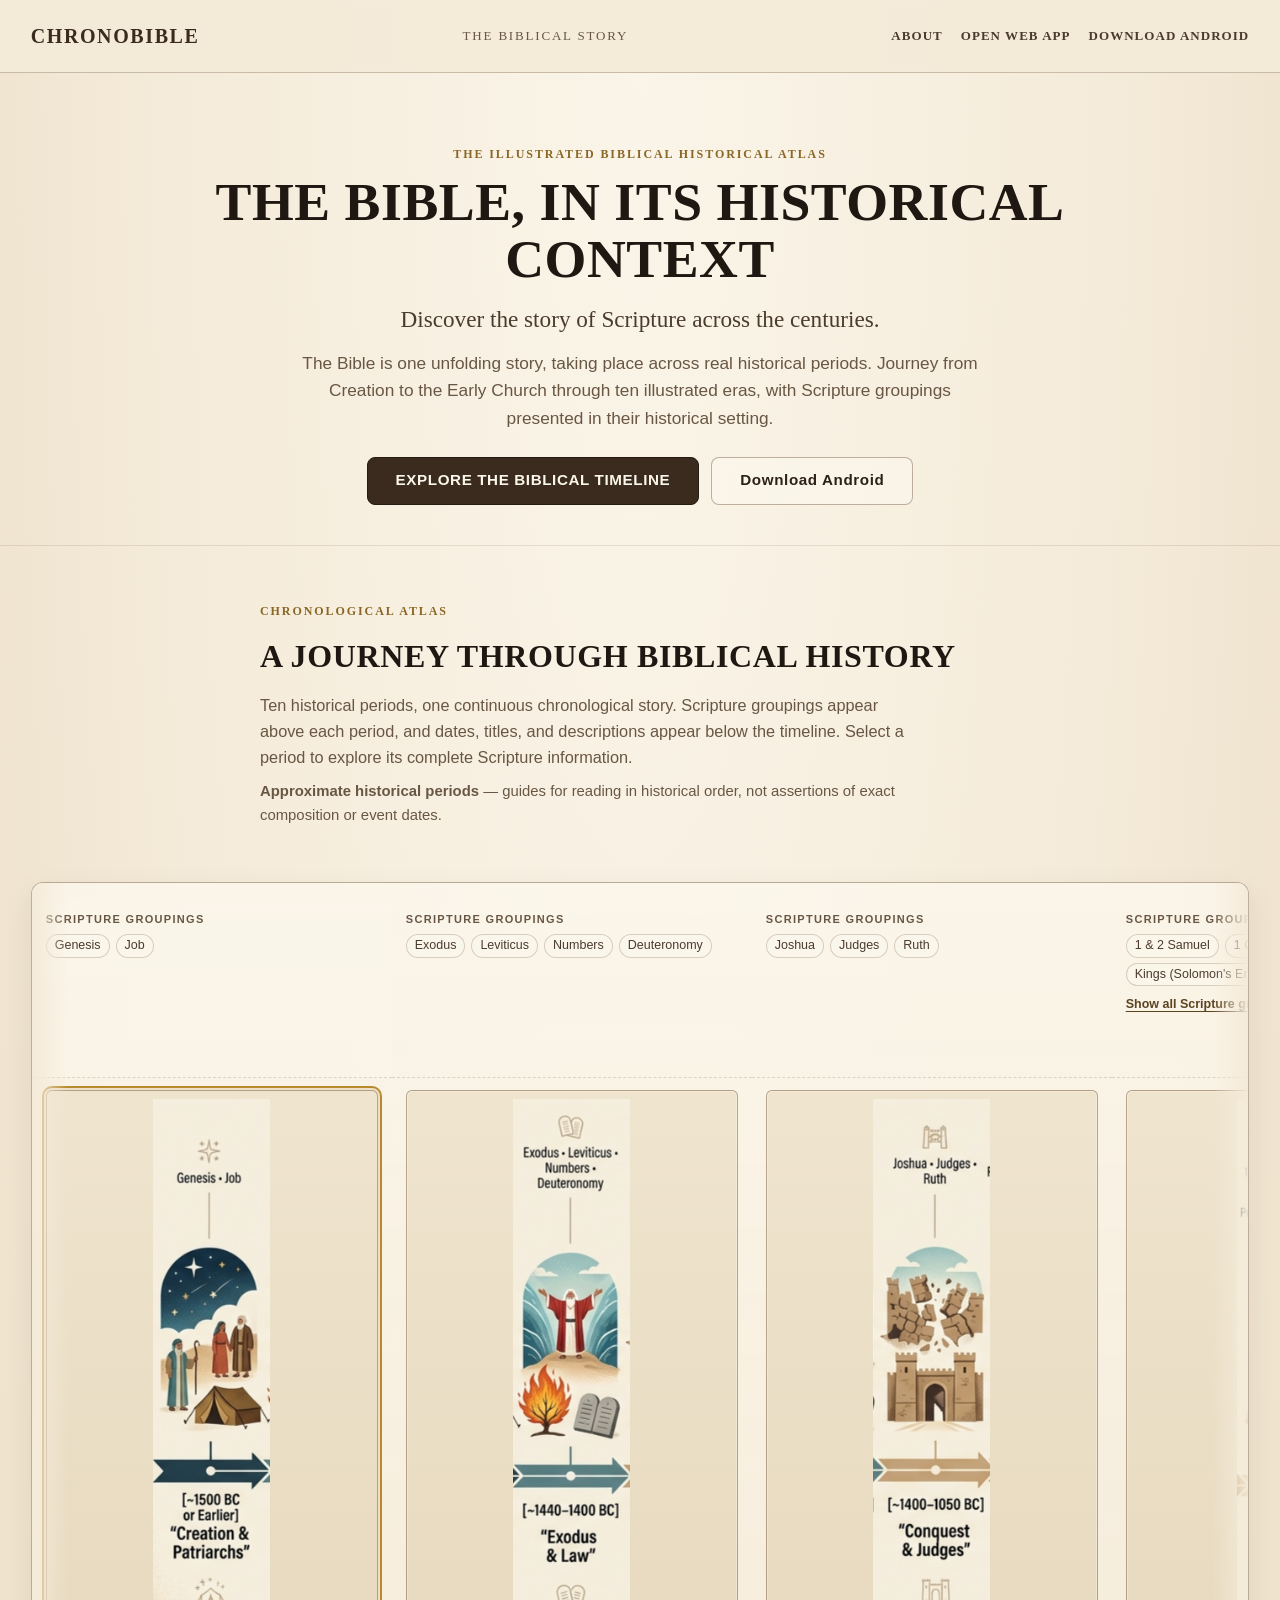
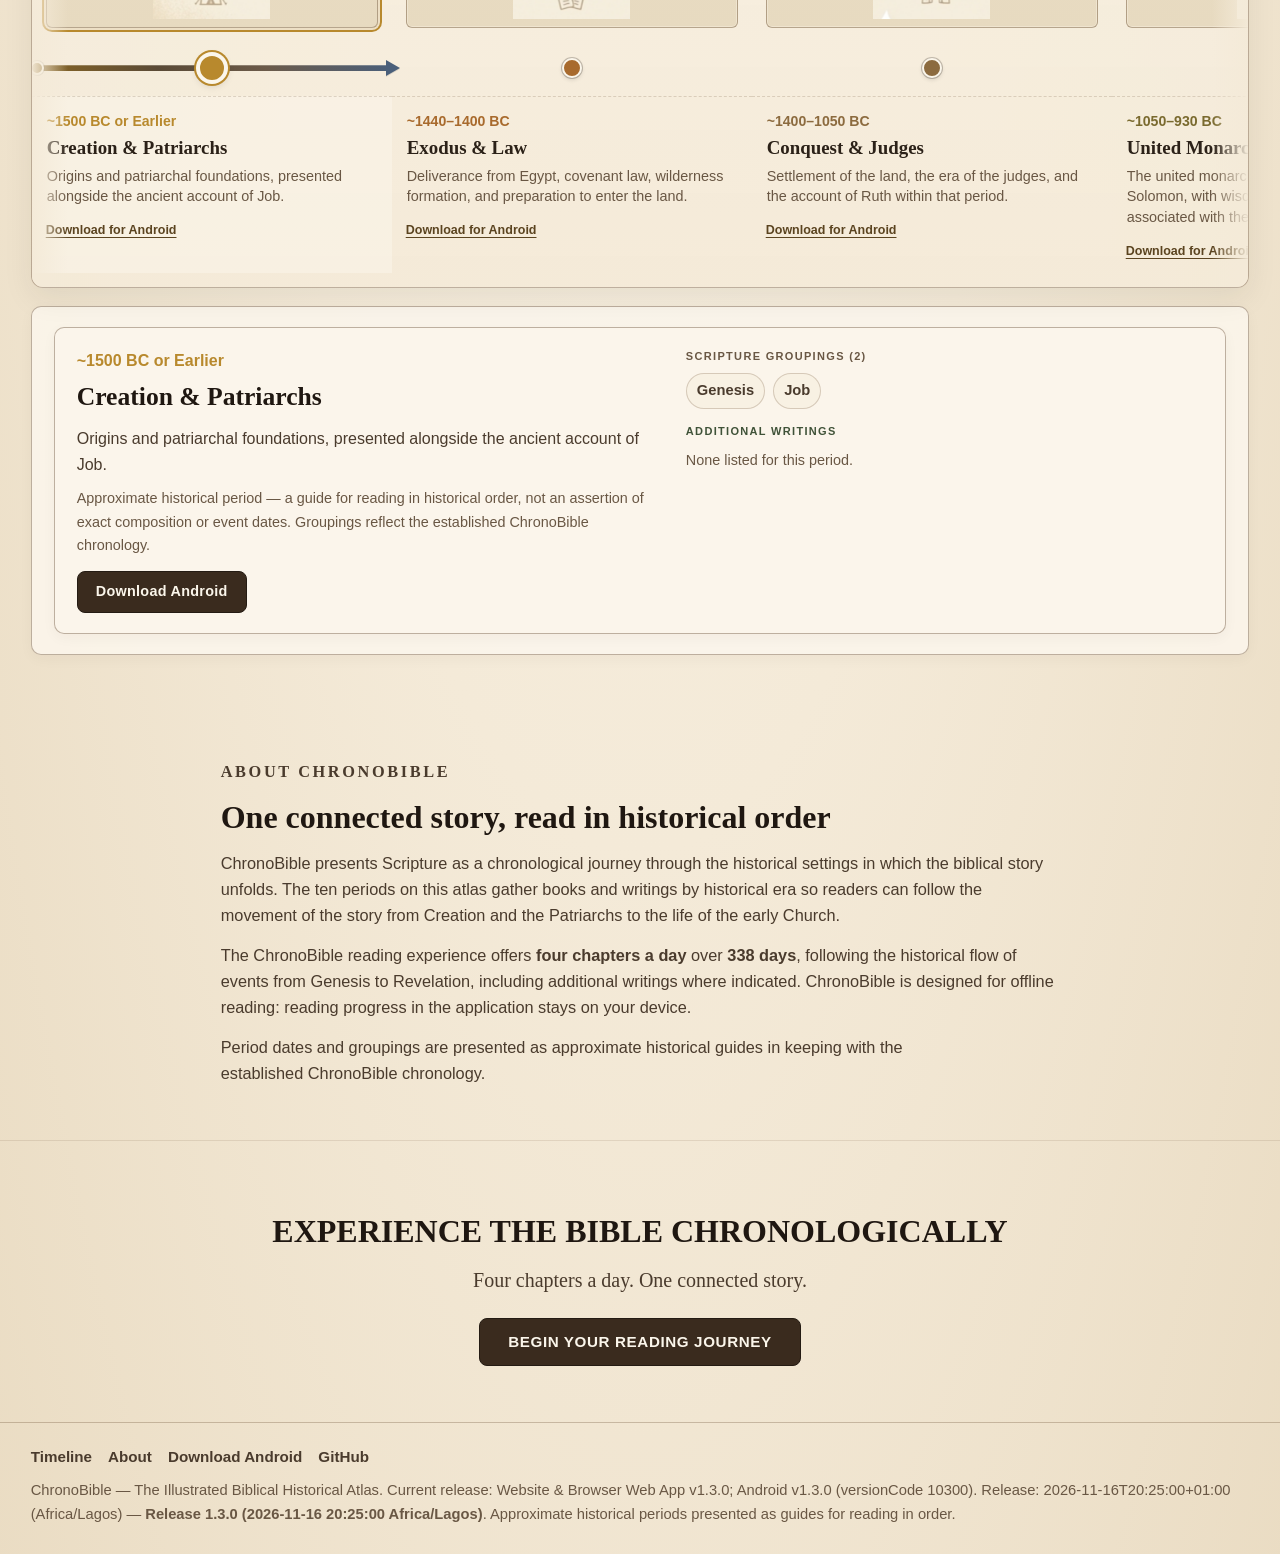
==== commit aebdd6c7: "fix(site): restore homepage Browser Web App link Restore visible primary-nav link to ./app/ (OPEN WE" ====
--- a/index.html
+++ b/index.html
@@ -16,6 +16,7 @@
       <a class="story-mark" href="#timeline">THE BIBLICAL STORY</a>
       <nav class="primary-nav" aria-label="Primary">
         <a href="#about">ABOUT</a>
+        <a href="./app/">OPEN WEB APP</a>
         <a href="./download/">DOWNLOAD ANDROID</a>
       </nav>
     </div>
